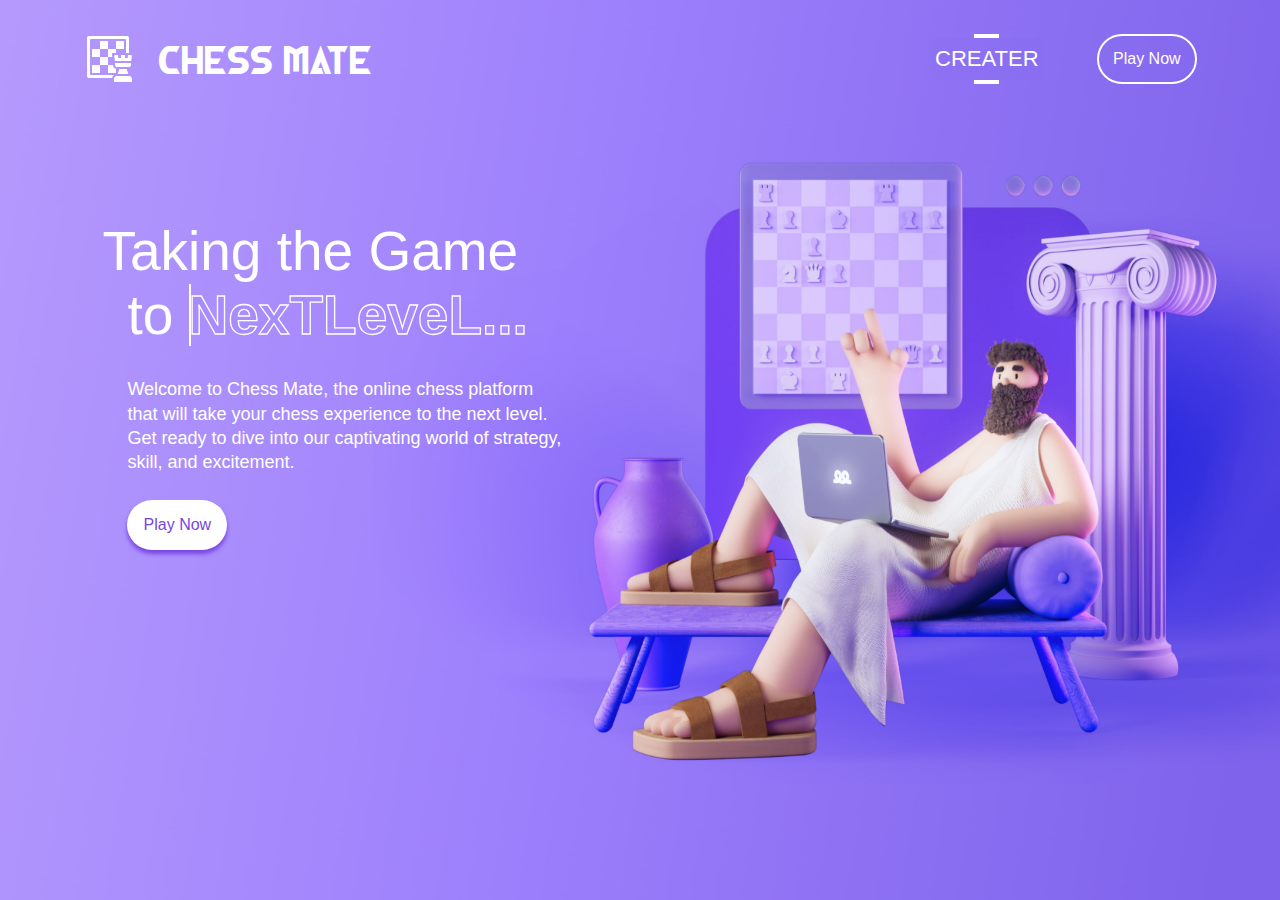
==== HomePage/Home.html @ 15bc8225 "final updates" ====
<!DOCTYPE html>
<html lang="en">
    <head>
        <meta charset="UTF-8">
        <meta name="viewport" content="width=device-width, initial-scale=1.0">
        <title>Chess Mate</title>
        <link rel="stylesheet" href="Home.css">
        <link rel="shortcut icon" href="./../assets/favlogo.png" type="image/x-icon">
    </head>
    <body>
        <!-- Home Page -->
        <section class="Home">
            <!-- Nav Bar -->
            <nav class="flex">
                <!-- left part -->
                <div id="navpart">
                    <div class="logo">
                        <img src="./../assets/ChessLogo.png" alt="logo">
                    </div>
                    <div class="gamename">
                        CHESS MATE
                    </div>
                </div>
                <!-- right part -->
                <div id="navpart">
                    <div class="creater">
                        <a target="blank" href="">creater</a>
                    </div>
                    <div class="navplaybtn">
                        <button class="playnav play">Play Now</button>
                    </div>
                </div>
            </nav>
<!-- Text Content -->
            <div class="textcontent">
                <p class="head1">Taking the Game </p>
                <p class="head2"> to <span class="nextlevel" data-text="NexTLeveL...">NexTLeveL...</span></p>
                <p class="desc">
                    Welcome to Chess Mate, the online chess platform that will take your chess experience to the next level. Get ready to dive into our captivating world of strategy, skill, and excitement.
                </p>
                <button class="playbtn play">Play Now</button>
            </div>
        </section>
    </body>
    <script src="Home.js"></script>
</html>
---- HomePage/Home.css ----
/* Importing a font from our Laptop */

@font-face {
    font-family: Titlefont;
    src: url(Afogand.ttf);
}

@import url('https://fonts.googleapis.com/css2?family=Open+Sans:wght@500&family=Oswald:wght@300&family=Roboto+Condensed:wght@900&family=Roboto:wght@300;400;700&family=Work+Sans&display=swap');


*{
    margin: 0; padding: 0;
    box-sizing: border-box;
    color: white;
}

body{
    background: url("./../assets/HomeBackground.jpg");
    background-size: 100% 100%;
    background-repeat: no-repeat;
    font-family: 'Open Sans', sans-serif;
    font-family: 'Oswald', sans-serif;
    font-family: 'Roboto', sans-serif;
    font-family: 'Roboto Condensed', sans-serif;
    font-family: 'Work Sans', sans-serif;
}

/* Home Page */

.Home{
    width: 100vw;
    height: 100vh;
}

.flex{
    display: flex;
}

/* Nav Bar */

nav{
    width: 100%;
    height: 13%;
    padding: 1.5% 6.5%;
    justify-content: space-between;
}

#navpart{
    display: flex;
    justify-content: center;
    align-items: center;
}

.logo img{
    width: 50px;
}

.gamename{
    font-family: Titlefont;
    padding-left: 25px;
    font-size: 40px;
    cursor: pointer;
}

#navpart .creater a{
    font-size: 22px;
    text-decoration: none;
    font-weight: 300;
    text-transform: uppercase;
}
#navpart .creater a:hover{
    transform: scale(1.05);
}

/* creater Animation */
.creater{
    position: relative;
    width: 120px;
    height: 50px;
    margin-right: 50px;
    display: flex;
    justify-content: center;
    align-items: center;
    overflow: hidden;
    border-radius: 10px;    
}

.creater::before{
    content: '';
    position: absolute;
    width: 25px;
    height: 140px;
    /* background: linear-gradient(#ffffff, #6A3EEB); */
    background:#ffffff;
    animation: glow 4s linear infinite;
}

.creater::after{
    content: '';
    position: absolute;
    inset: 4px;
    background: linear-gradient(to right,#8F71F3, #896EF1);;
    border-radius: 5px;
}
/* Animation */
@keyframes glow {
    0%{
        transform: rotate(0deg);
    }
    100%{
        transform: rotate(360deg);
    }
}


.creater a{
    position: relative;
    color: #ffffff;
    z-index: 10;
}

.navplaybtn .playnav{
    width: 100px;
    height: 50px;
    color: #ffffff;
    border-radius: 50px;
    border: 2px solid white;
    background-color: transparent;
    font-size: 16px;
    cursor: pointer;
}
/* text content */
.textcontent{
    height: 70%;
    max-width: 44%;
    padding: 8% 0 6% 8%;
}

.textcontent .head1{
    font-size: 3.438rem;
    font-weight: 300;
}
.textcontent .head2{
    font-size: 3.438rem;
    font-weight: 300;
    padding-left: 25px;
    padding-bottom: 30px;
}
.textcontent .nextlevel{
    font-size: 3.438rem;
    font-weight: 600;
}

.textcontent .desc{
    color: #FFF;
    font-size: 1.125rem;
    font-style: normal;
    font-weight: 400;
    line-height: 135%;
    padding-left: 25px;
}
/* Play Button */
.playbtn{
    width: 100px;
    height: 50px;
    color: #7945E3;
    box-shadow: 0px 4px 4px 0px #7945E3;
    border-radius: 50px;
    background-color: white;
    font-size: 16px;
    margin: 25px;   
    border: none;
    cursor: pointer;
}
/* Next Level Animation */

.nextlevel{
    position: relative;
    color: #A88CFD;
    -webkit-text-stroke: 0.1vw white;
}

.nextlevel::before{
    content: attr(data-text);
    position: absolute;
    top: 0;
    left:0;
    width: 0;
    height: 100%;
    color: white;
    -webkit-text-stroke: 0vw #A88CFD;
    border-right: 2px solid white;
    overflow: hidden;
    animation: animate 5s linear infinite;
}

@keyframes animate{
    0%, 10%, 100%{
        width: 0;
    }
    70%, 90%{
        width: 100%;
    }
}


.playbtn:hover{
    color: #ffffff;
    border: 2px solid white;
    background-color: transparent;
    transition: 0.2s;
    transform: scale(1.1);
}

.navplaybtn .playnav:hover{
    color: #7945E3;
    box-shadow: 0px 4px 4px 0px #7945E3;
    border-radius: 50px;
    background-color: white;
    border: none;
    transition: 0.2s;
}

/* Responsive Done */

@media screen and (max-width: 1200px){

    .textcontent{
        margin-top: 10%;
    }
    .textcontent .head1, .textcontent .head2, .textcontent .nextlevel{
        font-size: 2rem;
    }
    .textcontent .desc{
        font-size: 1rem;
    }

}

@media screen and (max-width:  480px){
    
    body{
        background: #7945E3;
    }

    .logo img{
        width: 35px;
    }
    
    nav{
        padding: 15px;
    }

    .gamename{
        padding-left: 10px;
        font-size: 25px;
    }
    .creater{
        margin: 0;
    }
    .navplaybtn .playnav{
        display: none;
    }

    .textcontent{
        max-width: 100vw;
        height: 100%;
        margin: auto;
        margin-top: 20%;
        padding-left: 25px;
        padding-right: 25px;
    }

    .textcontent .head1, .textcontent .head2, .textcontent .nextlevel{
        font-size: 40px;
    }
    .textcontent .head2{
        padding-left: 10px;
    }
    .textcontent .desc{
        padding: 10px;
        font-size: 1.2rem
    }
    .playbtn{
        margin: 50px 100px;
    }
    .nextlevel{
        color: #7945E3;
    }
    .nextlevel::before{
        -webkit-text-stroke: 0vw #7945E3;
    }
    .creater::after{
        background: #7945E3;
    }
}
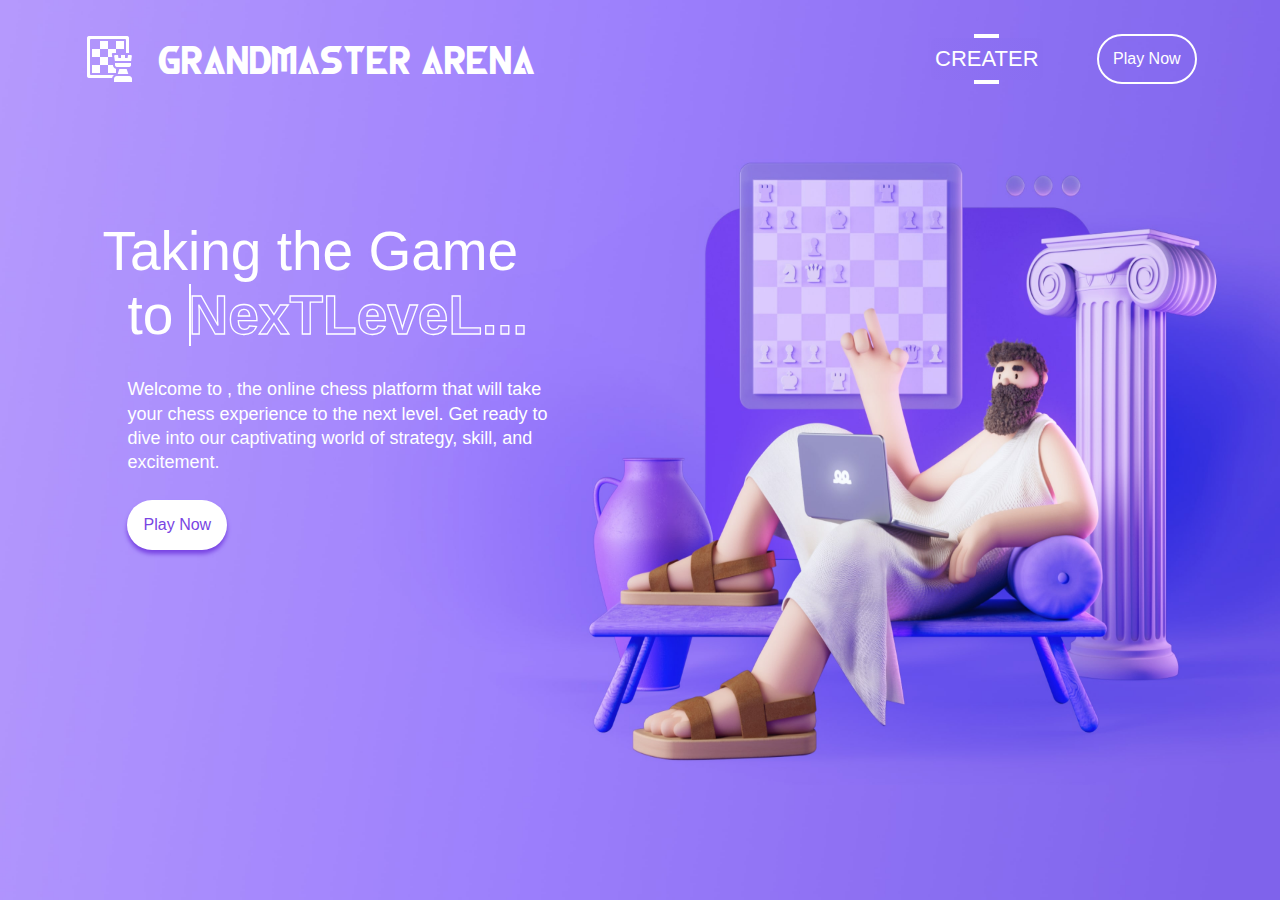
==== commit 5de7b850: "updated" ====
--- a/HomePage/Home.html
+++ b/HomePage/Home.html
@@ -3,7 +3,7 @@
     <head>
         <meta charset="UTF-8">
         <meta name="viewport" content="width=device-width, initial-scale=1.0">
-        <title>Chess Mate</title>
+        <title>Grandmaster Arena</title>
         <link rel="stylesheet" href="Home.css">
         <link rel="shortcut icon" href="./../assets/favlogo.png" type="image/x-icon">
     </head>
@@ -18,13 +18,13 @@
                         <img src="./../assets/ChessLogo.png" alt="logo">
                     </div>
                     <div class="gamename">
-                        CHESS MATE
+                        Grandmaster Arena
                     </div>
                 </div>
                 <!-- right part -->
                 <div id="navpart">
                     <div class="creater">
-                        <a target="blank" href="">creater</a>
+                        <a target="blank" href="https://mohan-portfolio-mohankumar01012005-kalvium.vercel.app/">creater</a>
                     </div>
                     <div class="navplaybtn">
                         <button class="playnav play">Play Now</button>
@@ -36,7 +36,7 @@
                 <p class="head1">Taking the Game </p>
                 <p class="head2"> to <span class="nextlevel" data-text="NexTLeveL...">NexTLeveL...</span></p>
                 <p class="desc">
-                    Welcome to Chess Mate, the online chess platform that will take your chess experience to the next level. Get ready to dive into our captivating world of strategy, skill, and excitement.
+                    Welcome to , the online chess platform that will take your chess experience to the next level. Get ready to dive into our captivating world of strategy, skill, and excitement.
                 </p>
                 <button class="playbtn play">Play Now</button>
             </div>
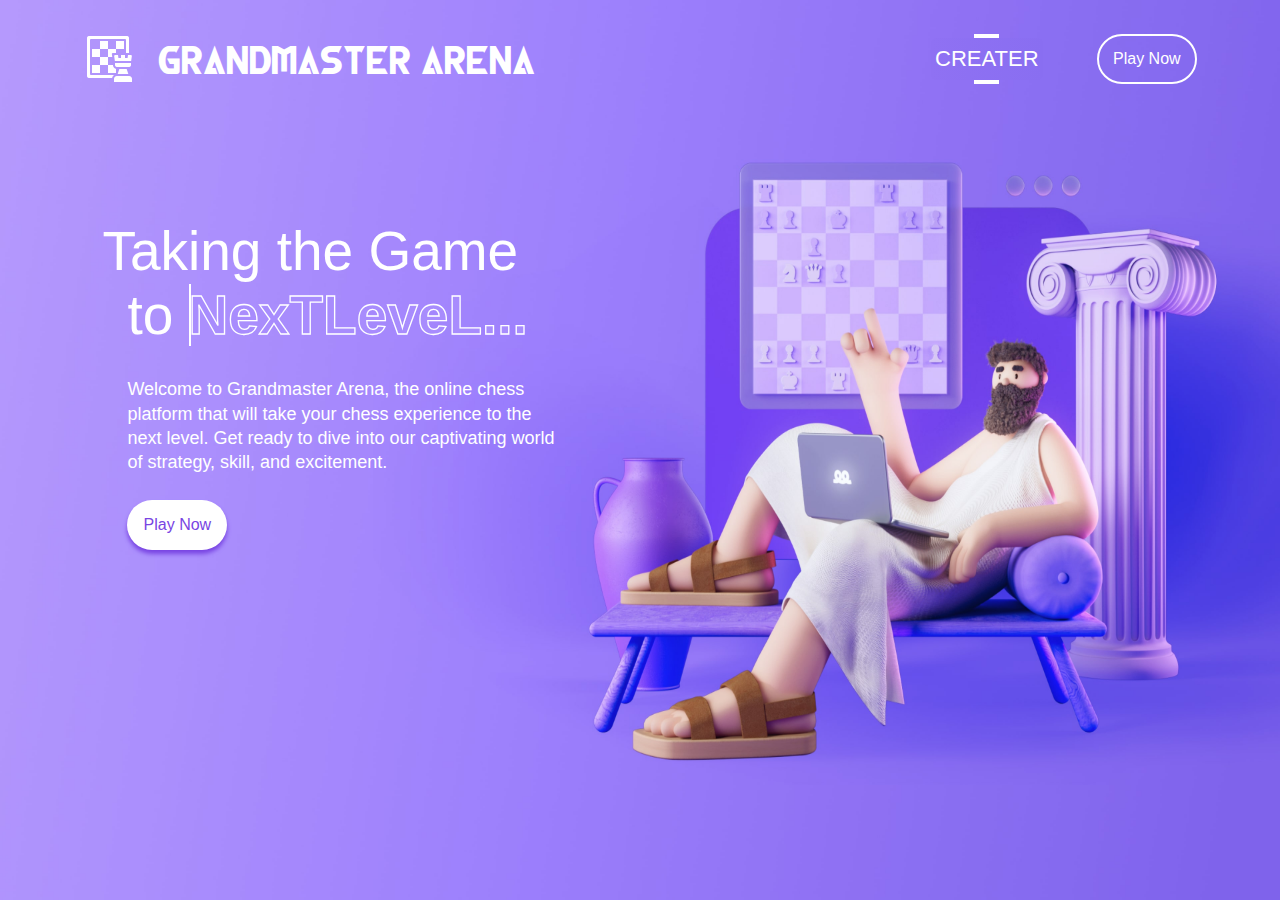
==== commit d76851a3: "updated" ====
--- a/HomePage/Home.html
+++ b/HomePage/Home.html
@@ -36,7 +36,7 @@
                 <p class="head1">Taking the Game </p>
                 <p class="head2"> to <span class="nextlevel" data-text="NexTLeveL...">NexTLeveL...</span></p>
                 <p class="desc">
-                    Welcome to , the online chess platform that will take your chess experience to the next level. Get ready to dive into our captivating world of strategy, skill, and excitement.
+                    Welcome to Grandmaster Arena, the online chess platform that will take your chess experience to the next level. Get ready to dive into our captivating world of strategy, skill, and excitement.
                 </p>
                 <button class="playbtn play">Play Now</button>
             </div>
